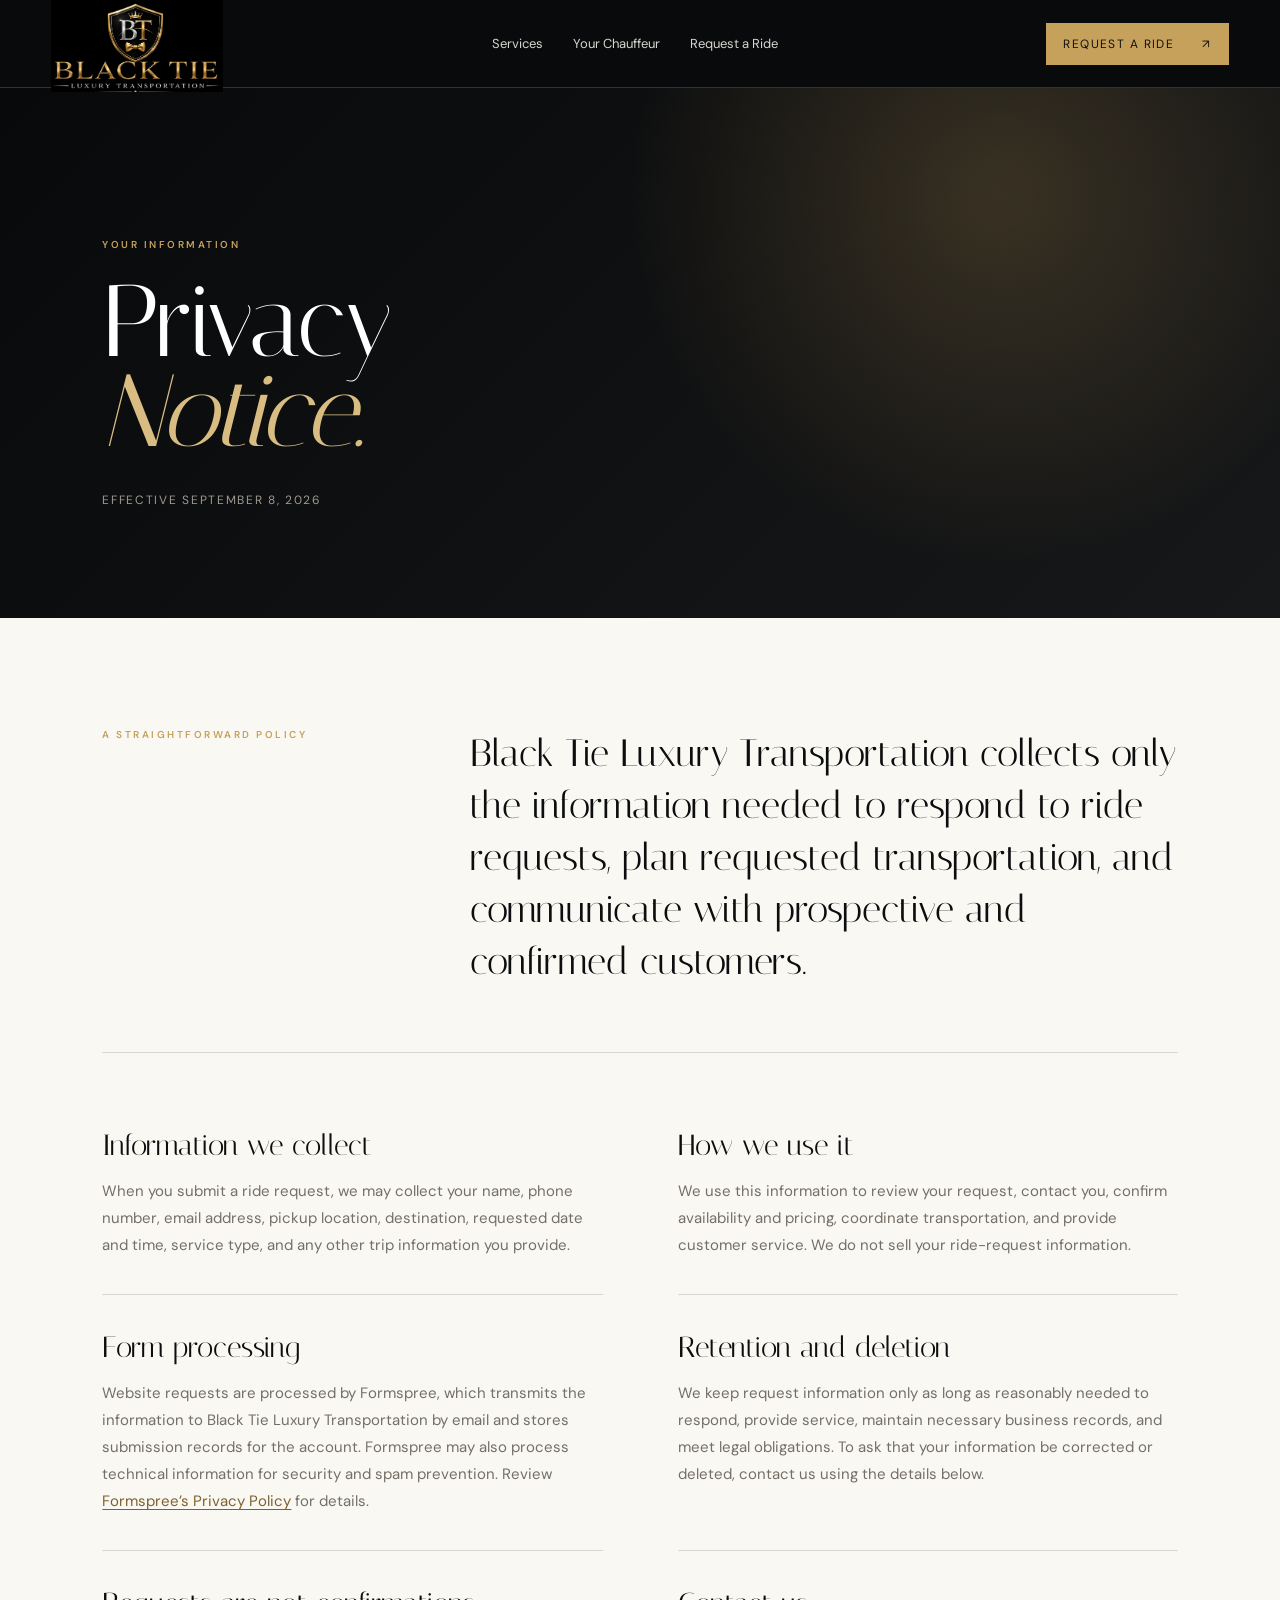
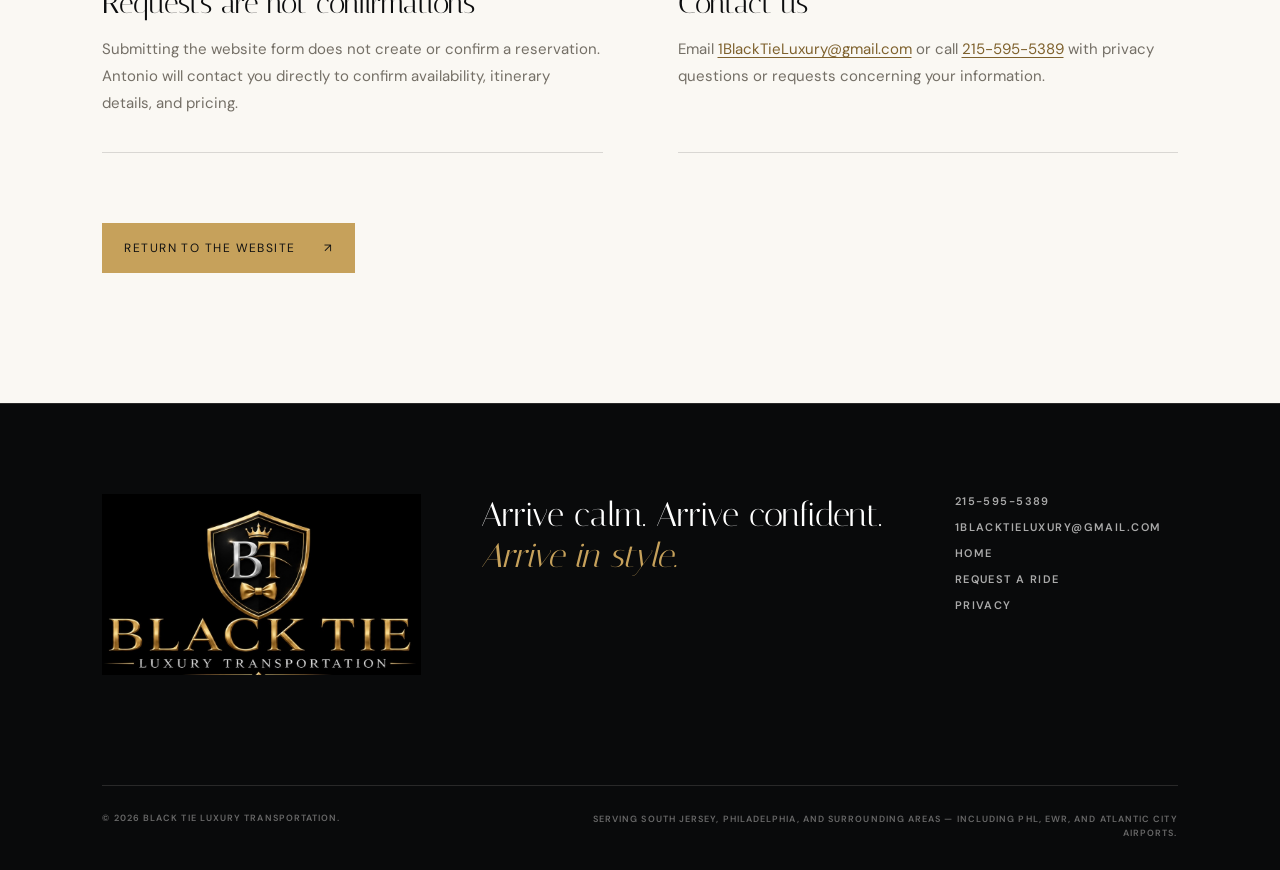
==== privacy.html @ a7d629a8 "Add privacy and search launch assets" ====
<!DOCTYPE html>
<html lang="en">
<head>
  <meta charset="UTF-8">
  <meta name="viewport" content="width=device-width, initial-scale=1.0">
  <meta name="description" content="Privacy notice for Black Tie Luxury Transportation ride requests.">
  <meta name="theme-color" content="#0c0d0e">
  <link rel="canonical" href="https://ridewithblacktie.com/privacy.html">
  <link rel="icon" href="assets/black-tie-monogram.svg" type="image/svg+xml">
  <meta property="og:title" content="Privacy Notice | Black Tie Luxury Transportation">
  <meta property="og:description" content="How Black Tie Luxury Transportation handles information submitted with ride requests.">
  <meta property="og:type" content="website">
  <meta property="og:url" content="https://ridewithblacktie.com/privacy.html">
  <meta property="og:image" content="https://ridewithblacktie.com/assets/black-tie-social-share.jpg">
  <title>Privacy Notice | Black Tie Luxury Transportation</title>
  <link rel="preconnect" href="https://fonts.googleapis.com">
  <link rel="preconnect" href="https://fonts.gstatic.com" crossorigin>
  <link href="https://fonts.googleapis.com/css2?family=DM+Sans:wght@400;500;600&family=Italiana&display=swap" rel="stylesheet">
  <link rel="stylesheet" href="styles.css">
  <link rel="stylesheet" href="privacy.css">
</head>
<body class="privacy-page">
  <header class="site-header legal-header">
    <a class="brand" href="index.html" aria-label="Black Tie Luxury home"><img class="official-header-logo" src="assets/black-tie-official-logo.png" alt="Black Tie Luxury Transportation"></a>
    <nav aria-label="Privacy page navigation"><a href="index.html#services">Services</a><a href="index.html#about">Your Chauffeur</a><a href="index.html#book">Request a Ride</a></nav>
    <a class="button button-small header-cta" href="index.html#book">Request a Ride <span>↗</span></a>
  </header>

  <main class="privacy-main">
    <section class="privacy-hero">
      <p class="eyebrow">Your information</p>
      <h1>Privacy<br><em>Notice.</em></h1>
      <p>Effective September 8, 2026</p>
    </section>

    <section class="privacy-content">
      <div class="privacy-intro">
        <p class="eyebrow">A straightforward policy</p>
        <p>Black Tie Luxury Transportation collects only the information needed to respond to ride requests, plan requested transportation, and communicate with prospective and confirmed customers.</p>
      </div>

      <div class="privacy-sections">
        <section>
          <h2>Information we collect</h2>
          <p>When you submit a ride request, we may collect your name, phone number, email address, pickup location, destination, requested date and time, service type, and any other trip information you provide.</p>
        </section>
        <section>
          <h2>How we use it</h2>
          <p>We use this information to review your request, contact you, confirm availability and pricing, coordinate transportation, and provide customer service. We do not sell your ride-request information.</p>
        </section>
        <section>
          <h2>Form processing</h2>
          <p>Website requests are processed by Formspree, which transmits the information to Black Tie Luxury Transportation by email and stores submission records for the account. Formspree may also process technical information for security and spam prevention. Review <a href="https://formspree.io/legal/privacy-policy/" rel="noopener">Formspree’s Privacy Policy</a> for details.</p>
        </section>
        <section>
          <h2>Retention and deletion</h2>
          <p>We keep request information only as long as reasonably needed to respond, provide service, maintain necessary business records, and meet legal obligations. To ask that your information be corrected or deleted, contact us using the details below.</p>
        </section>
        <section>
          <h2>Requests are not confirmations</h2>
          <p>Submitting the website form does not create or confirm a reservation. Antonio will contact you directly to confirm availability, itinerary details, and pricing.</p>
        </section>
        <section>
          <h2>Contact us</h2>
          <p>Email <a href="mailto:1BlackTieLuxury@gmail.com">1BlackTieLuxury@gmail.com</a> or call <a href="tel:+12155955389">215-595-5389</a> with privacy questions or requests concerning your information.</p>
        </section>
      </div>

      <a class="button privacy-return" href="index.html">Return to the website <span>↗</span></a>
    </section>
  </main>

  <footer><div class="footer-brand"><img src="assets/black-tie-official-logo.png" alt="Black Tie Luxury Transportation"></div><p class="footer-tagline">Arrive calm. Arrive confident.<br><em>Arrive in style.</em></p><div class="footer-links"><a href="tel:+12155955389">215-595-5389</a><a href="mailto:1BlackTieLuxury@gmail.com">1BlackTieLuxury@gmail.com</a><a href="index.html">Home</a><a href="index.html#book">Request a Ride</a><a href="privacy.html" aria-current="page">Privacy</a></div><div class="footer-bottom"><span>© 2026 Black Tie Luxury Transportation.</span><span>Serving South Jersey, Philadelphia, and surrounding areas — including PHL, EWR, and Atlantic City airports.</span></div></footer>
  <a class="mobile-reserve" href="index.html#book">Request Your Ride <span>↗</span></a>
</body>
</html>
---- styles.css ----
:root{--ink:#0c0d0e;--ink-soft:#171819;--ivory:#f2efe8;--paper:#faf8f3;--gold:#c6a15b;--gold-light:#d8bc82;--muted:#746f66;--line:rgba(14,14,14,.14)}*{box-sizing:border-box}html{scroll-behavior:smooth}body{margin:0;background:var(--paper);color:var(--ink);font-family:"DM Sans",sans-serif}img{display:block;width:100%}a{color:inherit;text-decoration:none}button,input,select{font:inherit}.site-header{height:88px;padding:0 clamp(24px,4vw,72px);display:flex;align-items:center;justify-content:space-between;position:absolute;z-index:20;width:100%;color:white;border-bottom:1px solid rgba(255,255,255,.16)}.brand{display:flex;align-items:center;gap:12px}.brand-mark{font-family:Italiana,serif;font-size:30px;line-height:1;border-right:1px solid var(--gold);padding-right:12px;color:var(--gold-light)}.brand-copy{display:flex;flex-direction:column;text-transform:uppercase}.brand-copy strong{font-family:Italiana,serif;font-size:16px;letter-spacing:.16em}.brand-copy small{font-size:7px;letter-spacing:.24em;color:#d7d3ca;margin-top:3px}.site-header nav{display:flex;gap:30px;font-size:13px}.site-header nav a{color:#d8d6d1;transition:.25s}.site-header nav a:hover{color:white}.button{display:inline-flex;align-items:center;justify-content:center;gap:28px;background:var(--gold);color:#121212;padding:17px 22px;font-size:12px;text-transform:uppercase;letter-spacing:.12em;border:0;cursor:pointer;transition:.25s}.button:hover{background:var(--gold-light);transform:translateY(-2px)}.button-small{padding:13px 17px}.menu-button{display:none;background:none;border:0}.hero{min-height:840px;height:100vh;position:relative;color:white;display:flex;align-items:center;overflow:hidden}.hero-image,.hero-overlay{position:absolute;inset:0;height:100%;object-fit:cover}.hero-overlay{background:linear-gradient(90deg,rgba(6,8,9,.94) 0%,rgba(6,8,9,.75) 34%,rgba(6,8,9,.18) 70%),linear-gradient(0deg,rgba(4,4,4,.7),transparent 45%)}.hero-content{z-index:2;width:min(720px,80%);margin-left:clamp(24px,8vw,145px);padding-top:90px}.eyebrow{text-transform:uppercase;letter-spacing:.25em;font-size:10px;font-weight:600;color:var(--gold);margin:0 0 26px}.hero h1,.section-heading h2,.about h2,.experience h2,.tracking h2,.booking h2{font-family:Italiana,serif;font-weight:400;font-size:clamp(52px,6vw,92px);line-height:.99;letter-spacing:-.025em;margin:0}.hero h1 em,h2 em{color:var(--gold-light);font-style:italic}.hero-intro{font-size:17px;color:#d6d3cc;line-height:1.7;max-width:570px;margin:30px 0 38px}.hero-actions{display:flex;align-items:center;gap:36px}.text-link{font-size:12px;text-transform:uppercase;letter-spacing:.12em;border-bottom:1px solid rgba(255,255,255,.4);padding:12px 0}.text-link span,.line-link{color:var(--gold)}.hero-proof{position:absolute;bottom:0;left:clamp(24px,8vw,145px);right:clamp(24px,4vw,72px);height:92px;display:flex;align-items:center;gap:54px;z-index:2;border-top:1px solid rgba(255,255,255,.18);font-size:10px;text-transform:uppercase;letter-spacing:.14em;color:#bdb9b1}.hero-proof b{font-family:Italiana,serif;color:var(--gold-light);font-size:18px;margin-right:8px}.placeholder-note,.photo-label{position:absolute;right:18px;bottom:105px;background:rgba(0,0,0,.55);color:#ddd;padding:8px 10px;font-size:8px;text-transform:uppercase;letter-spacing:.15em;z-index:3}.section-pad{padding:130px clamp(24px,8vw,145px)}.intro-section{display:grid;grid-template-columns:1.3fr .7fr;gap:70px;background:var(--paper)}.section-heading h2,.about h2,.experience h2,.tracking h2,.booking h2{font-size:clamp(44px,5vw,72px)}.section-heading h2 em,.about h2 em,.booking h2 em{color:#876b37}.intro-copy{padding-top:50px}.intro-copy>p{font-size:16px;line-height:1.8;color:var(--muted);margin:0 0 35px}.text-link.dark{border-color:#aaa}.service-grid{grid-column:1/-1;display:grid;grid-template-columns:repeat(3,1fr);border-top:1px solid var(--line);margin-top:30px}.service-card{padding:40px 42px 14px 0;border-right:1px solid var(--line);min-height:260px}.service-card+article{padding-left:42px}.service-card:last-child{border-right:0}.service-number{color:var(--gold);font-size:11px}.service-card h3{font-family:Italiana,serif;font-size:29px;font-weight:400;margin:35px 0 18px}.service-card p{color:var(--muted);line-height:1.7;font-size:14px}.line-link{font-size:11px;text-transform:uppercase;letter-spacing:.1em}.about{display:grid;grid-template-columns:1fr 1fr;background:var(--ink);color:white}.about-image-wrap{position:relative;min-height:800px}.about-image-wrap img{height:100%;object-fit:cover}.about-copy{padding:120px clamp(36px,7vw,125px);display:flex;flex-direction:column;justify-content:center}.about-copy blockquote{font-family:Italiana,serif;font-size:25px;line-height:1.45;margin:45px 0 25px;color:#eee;border-left:1px solid var(--gold);padding-left:24px}.about-copy>p:not(.eyebrow,.signature){color:#aaa69e;line-height:1.8;font-size:14px}.signature{font-family:Italiana,serif;font-size:20px;color:var(--gold-light)}.trust-list{display:flex;flex-wrap:wrap;gap:12px;margin-top:25px}.trust-list span{border:1px solid #3e3e3e;padding:10px 13px;font-size:9px;text-transform:uppercase;letter-spacing:.12em;color:#c9c6bf}.experience{display:grid;grid-template-columns:1.15fr .85fr;background:#e7e0d4;padding-bottom:0}.experience-image{position:relative;min-height:700px}.experience-image img{height:100%;object-fit:cover}.experience-panel{background:#171819;color:white;padding:90px 70px}.experience h2{font-size:52px}.feature-list{margin-top:60px}.feature-list>div{display:flex;gap:22px;border-top:1px solid #3b3b3b;padding:25px 0}.feature-list span{color:var(--gold);font-size:10px}.feature-list p{margin:0;color:#96948f;font-size:13px;line-height:1.6}.feature-list strong{display:block;color:white;font-family:Italiana,serif;font-size:21px;font-weight:400;margin-bottom:6px}.photo-label{bottom:18px}.photo-label.light{right:auto;left:18px}.rates{background:var(--paper)}.centered{text-align:center;max-width:780px;margin:auto}.centered>p:last-child{color:var(--muted);line-height:1.7;max-width:600px;margin:24px auto}.rate-grid{display:grid;grid-template-columns:repeat(3,1fr);gap:18px;margin-top:70px;align-items:stretch}.rate-card{border:1px solid var(--line);padding:42px;background:#f7f4ed;position:relative}.rate-card.featured{background:var(--ink);color:white;transform:translateY(-12px)}.rate-type{font-size:9px;text-transform:uppercase;letter-spacing:.2em;color:var(--gold)}.rate-card h3{font-family:Italiana,serif;font-size:29px;font-weight:400}.price{font-family:Italiana,serif;font-size:62px;margin:34px 0}.price sup{font-family:"DM Sans",sans-serif;font-size:9px;text-transform:uppercase;letter-spacing:.14em;display:block}.price small{font-size:20px}.rate-card ul{padding:0;margin:0 0 35px;list-style:none;border-top:1px solid var(--line)}.rate-card li{padding:14px 0;border-bottom:1px solid var(--line);font-size:12px;color:var(--muted)}.featured li{color:#bdb9b1;border-color:#303030}.button-outline{background:transparent;border:1px solid #aaa;color:var(--ink);width:100%}.featured .button{width:100%}.rate-badge{position:absolute;right:20px;top:18px;font-size:8px;text-transform:uppercase;letter-spacing:.15em;color:var(--gold)}.tracking{background:#d9cdbb;padding:120px clamp(24px,11vw,190px);display:grid;grid-template-columns:1fr 420px;align-items:center;gap:100px}.tracking-copy>p:not(.eyebrow){color:#5d584f;max-width:530px;line-height:1.75}.track-form{margin-top:38px;max-width:520px}.track-form label,.field label{display:block;font-size:9px;text-transform:uppercase;letter-spacing:.16em;margin-bottom:10px}.track-form>div{display:flex}.track-form input{flex:1;border:0;border-bottom:1px solid #7f776b;background:transparent;padding:15px 0;outline:0}.track-form button{border:0;border-bottom:1px solid #7f776b;background:transparent;text-transform:uppercase;font-size:10px;letter-spacing:.12em;cursor:pointer}.form-status{font-size:12px!important;color:#68552f!important;min-height:18px}.phone-mockup{height:660px;border:10px solid #111;border-radius:46px;background:#eee;box-shadow:0 35px 60px rgba(0,0,0,.22);overflow:hidden;position:relative}.phone-bar{height:58px;background:#111;color:white;padding:20px 24px 0;display:flex;justify-content:space-between;font-size:10px}.map-grid{height:355px;position:relative;background-color:#e8e6e0;background-image:linear-gradient(#ccc 1px,transparent 1px),linear-gradient(90deg,#ccc 1px,transparent 1px);background-size:70px 70px}.route-line{position:absolute;width:240px;height:160px;left:45px;top:80px;border:4px solid var(--gold);border-left-color:transparent;border-radius:50%;transform:rotate(-18deg)}.car-dot,.destination-dot{position:absolute;border-radius:50%}.car-dot{top:95px;left:75px;background:#111;color:var(--gold);padding:14px 10px;font-family:Italiana}.destination-dot{right:75px;bottom:85px;width:20px;height:20px;background:var(--gold);border:5px solid white}.ride-card{margin:-22px 16px 0;background:white;border-radius:20px;padding:24px;position:relative;box-shadow:0 8px 20px rgba(0,0,0,.1)}.ride-card>p{font-size:10px;text-transform:uppercase;letter-spacing:.1em;color:#777}.ride-card h3{font-family:Italiana,serif;font-size:34px;margin:7px 0 22px}.driver-row{display:flex;align-items:center;border-top:1px solid #ddd;padding-top:18px}.driver-avatar{background:#111;color:var(--gold);width:42px;height:42px;border-radius:50%;display:grid;place-items:center;font-family:Italiana}.driver-row p{margin:0 0 0 12px;flex:1;font-size:12px}.driver-row small{display:block;color:#888;margin-top:4px}.driver-row button{border:1px solid #bbb;background:white;border-radius:20px;padding:8px 14px;font-size:10px}.booking{display:grid;grid-template-columns:.8fr 1.2fr;gap:100px;background:var(--ink);color:white}.booking-copy>p:not(.eyebrow,.booking-contact){color:#aaa69e;line-height:1.8}.booking-contact{margin-top:40px;font-size:12px}.booking-contact a{color:var(--gold-light)}.booking-form{display:grid;grid-template-columns:1fr 1fr;gap:25px}.field.full{grid-column:1/-1}.field input,.field select{width:100%;border:0;border-bottom:1px solid #454545;background:transparent;color:white;padding:10px 0 15px;outline:0}.field select option{color:#111}.submit-button{grid-column:1/-1;margin-top:10px}.booking-form .form-status{grid-column:1/-1}.booking h2 em{color:var(--gold-light)}footer{background:#090a0b;color:white;padding:90px clamp(24px,8vw,145px) 30px;display:grid;grid-template-columns:1fr 1.3fr .7fr;gap:60px;align-items:start;border-top:1px solid #292929}.footer-brand{display:flex;align-items:center}.footer-brand p{display:flex;flex-direction:column;margin-left:12px;text-transform:uppercase}.footer-brand strong{font-family:Italiana;font-size:17px;letter-spacing:.14em}.footer-brand small{font-size:7px;color:#999;letter-spacing:.2em}.footer-tagline{font-family:Italiana,serif;font-size:34px;margin:0}.footer-tagline em{color:var(--gold)}.footer-links{display:grid;gap:12px;font-size:11px;text-transform:uppercase;letter-spacing:.13em;color:#aaa}.footer-bottom{grid-column:1/-1;border-top:1px solid #292929;padding-top:26px;margin-top:50px;display:flex;justify-content:space-between;color:#686868;font-size:9px;text-transform:uppercase;letter-spacing:.12em}.reveal{opacity:0;transform:translateY(24px);transition:opacity .8s ease,transform .8s ease}.reveal.visible{opacity:1;transform:none}
@media(max-width:1000px){.site-header nav{display:none}.site-header nav.open{display:flex;position:absolute;top:88px;left:0;right:0;background:#111;padding:30px;flex-direction:column}.menu-button{display:block;width:34px}.menu-button span{display:block;height:1px;background:white;margin:8px}.header-cta{display:none}.intro-section,.about,.experience,.tracking,.booking{grid-template-columns:1fr}.about-image-wrap{min-height:650px}.tracking{gap:65px}.phone-mockup{width:min(420px,100%);margin:auto}.rate-grid{grid-template-columns:1fr}.rate-card.featured{transform:none}.experience{padding-left:30px;padding-right:30px}.experience-image{min-height:auto}.service-grid{grid-template-columns:1fr}.service-card,.service-card+article{border-right:0;border-bottom:1px solid var(--line);padding-left:0}.booking{gap:60px}footer{grid-template-columns:1fr 1fr}.footer-links{grid-column:2}.footer-tagline{grid-column:1/-1;grid-row:2}.footer-bottom{grid-row:3}}
@media(max-width:640px){.site-header{height:74px;padding:0 20px}.brand-copy small{display:none}.hero{min-height:760px}.hero-image{object-position:62% center}.hero-overlay{background:linear-gradient(90deg,rgba(6,8,9,.94),rgba(6,8,9,.5)),linear-gradient(0deg,rgba(4,4,4,.85),transparent)}.hero-content{margin:0 20px;width:auto}.hero h1{font-size:50px}.hero-intro{font-size:14px}.hero-actions{align-items:flex-start;flex-direction:column;gap:12px}.hero-proof{left:20px;right:20px;gap:16px;height:84px}.hero-proof span:nth-child(3){display:none}.placeholder-note{bottom:90px}.section-pad{padding:85px 22px}.intro-section{gap:30px}.intro-copy{padding-top:0}.about-image-wrap{min-height:520px}.about-copy{padding:80px 25px}.experience{padding:60px 22px 0}.experience-panel{padding:60px 28px}.experience h2{font-size:42px}.rate-grid{margin-top:40px}.tracking{padding:80px 22px}.phone-mockup{height:590px}.map-grid{height:310px}.track-form>div{flex-direction:column}.track-form button{text-align:left;padding:16px 0}.booking-form{grid-template-columns:1fr}.field.full,.submit-button{grid-column:1}.booking{gap:45px}.footer-tagline{font-size:27px}footer{grid-template-columns:1fr}.footer-links,.footer-tagline{grid-column:1}.footer-links{grid-row:auto}.footer-tagline{grid-row:auto}.footer-bottom{grid-row:auto;flex-direction:column;gap:10px}.photo-label{font-size:7px}}
@media(prefers-reduced-motion:reduce){html{scroll-behavior:auto}.reveal{opacity:1;transform:none;transition:none}}
.hero-content{opacity:1;transform:none}
@media(max-width:1000px){.menu-button{width:34px;height:34px;padding:4px}.menu-button span{width:24px;margin:7px 0}}

/* Launch-ready brand and readability refinements */
.brand{width:255px}.brand img{width:100%;height:auto}.footer-brand img{width:min(300px,100%)}
.quote-price{font-size:38px;line-height:1.08;min-height:84px;display:flex;align-items:center}
.tracking-cta{margin-top:24px}.notification-screen{height:355px;background:linear-gradient(145deg,#f1eee7,#d9d3c8);padding:62px 42px;text-align:center}.tracking-logo{width:76px;height:76px;margin:0 auto 18px}.notification-label{margin:0 0 22px!important;font-size:10px!important;text-transform:uppercase;letter-spacing:.18em;color:#8c7444!important}.notification-screen h3{font-family:Italiana,serif;font-size:31px;font-weight:400;margin:0 0 14px}.notification-screen>p:last-child{font-size:13px;line-height:1.6;color:#68645d;margin:0}.driver-avatar{padding:8px}.driver-avatar img{width:100%;height:100%;object-fit:contain}.driver-row a{border:1px solid #bbb;background:white;border-radius:20px;padding:8px 14px;font-size:10px}.mobile-reserve{display:none}
.service-card p,.about-copy>p:not(.eyebrow,.signature),.feature-list p,.rate-card li,.tracking-copy>p:not(.eyebrow),.booking-copy>p:not(.eyebrow,.booking-contact){font-size:15px}.field label{font-size:10px}.field input,.field select{font-size:15px}.footer-bottom span:last-child{max-width:600px;text-align:right;line-height:1.6}
@media(max-width:1000px){.brand{width:225px}.site-header nav.open{font-size:16px}.footer-brand img{width:260px}}
@media(max-width:640px){body{padding-bottom:68px}.brand{width:200px}.hero h1{font-size:56px;line-height:.98}.hero-intro{font-size:16px;line-height:1.65}.button{font-size:13px;padding:19px 24px}.hero-actions .button{min-width:230px}.eyebrow{font-size:11px;line-height:1.5}.service-card p,.about-copy>p:not(.eyebrow,.signature),.feature-list p,.rate-card li,.tracking-copy>p:not(.eyebrow),.booking-copy>p:not(.eyebrow,.booking-contact),.centered>p:last-child{font-size:16px}.text-link,.line-link{font-size:12px}.field label{font-size:11px}.field input,.field select{font-size:16px;padding-bottom:17px}.booking-contact{font-size:15px}.quote-price{font-size:34px}.notification-screen{height:310px;padding:42px 24px}.notification-screen h3{font-size:28px}.mobile-reserve{display:flex;position:fixed;left:12px;right:12px;bottom:10px;height:52px;background:var(--gold);color:#111;z-index:50;align-items:center;justify-content:center;gap:26px;text-transform:uppercase;letter-spacing:.13em;font-size:12px;font-weight:600;box-shadow:0 8px 30px rgba(0,0,0,.35)}.footer-bottom span:last-child{text-align:left}.footer-brand img{width:245px}}
.form-honeypot{position:absolute!important;left:-10000px!important;width:1px!important;height:1px!important;overflow:hidden!important}.submit-button:disabled{cursor:wait;opacity:.72;transform:none}.form-status{min-height:1.6em;margin:0;font-size:14px;line-height:1.6;color:#c9c6bf}.form-status.success{color:#d8bc82}.form-status.error{color:#f0a9a1}
.form-privacy{grid-column:1/-1;margin:0;color:#8f8c85;font-size:12px;line-height:1.6}.form-privacy a{color:var(--gold-light);text-decoration:underline;text-underline-offset:3px}

/* Client review: prominent monogram, stronger mobile type, and vehicle QR */
.brand{width:auto;gap:14px}.header-monogram{width:62px;height:68px;object-fit:contain}.brand-name{font-family:Italiana,serif;font-size:25px;line-height:1;text-transform:uppercase;letter-spacing:.18em;white-space:nowrap;color:var(--gold-light)}.brand-name small{display:block;font-family:"DM Sans",sans-serif;font-size:7px;font-weight:600;letter-spacing:.3em;margin-top:8px;color:#d7d3ca}.qr-section{display:grid;grid-template-columns:1fr .7fr;gap:100px;align-items:center;background:#e7e0d4}.qr-copy>p:not(.eyebrow){max-width:600px;color:#625d54;font-size:16px;line-height:1.8}.qr-copy h2{font-family:Italiana,serif;font-size:clamp(44px,5vw,72px);font-weight:400;line-height:1;margin:0 0 28px}.qr-copy h2 em{color:#876b37}.qr-card{position:relative;background:#fff;padding:34px;max-width:430px;box-shadow:0 24px 55px rgba(32,24,13,.16);text-align:center}.qr-card>img:first-child{width:100%;image-rendering:pixelated}.qr-card p{margin:22px 0 0;text-transform:uppercase;letter-spacing:.18em}.qr-card strong{display:block;font-family:Italiana,serif;font-size:22px;font-weight:400}.qr-card span{display:block;color:#8b774e;font-size:9px;margin-top:7px}.trust-list span,.hero-proof,.rate-type,.rate-badge,.notification-label,.ride-card>p,.footer-links,.footer-bottom{font-weight:600}
@media(max-width:1000px){.header-monogram{width:54px;height:58px}.brand-name{font-size:21px}.qr-section{grid-template-columns:1fr;gap:55px}.qr-card{margin:auto}}
@media(max-width:640px){.site-header{height:86px}.header-monogram{width:64px;height:68px}.brand-name{font-size:19px;letter-spacing:.13em}.brand-name small{font-size:6px;letter-spacing:.22em}.hero-content{padding-top:105px}.hero{min-height:820px}.hero-proof{font-size:11px;line-height:1.35}.service-number,.rate-type,.rate-badge,.feature-list>div>span,.notification-label,.ride-card>p,.footer-links,.footer-bottom,.trust-list span{font-size:11px}.service-card h3{font-size:32px}.about-copy blockquote{font-size:27px}.signature{font-size:22px}.feature-list strong{font-size:24px}.driver-row p{font-size:14px}.driver-row small{font-size:11px}.footer-links{gap:17px}.footer-bottom{font-size:11px;line-height:1.6}.qr-section{padding-top:90px;padding-bottom:90px}.qr-copy>p:not(.eyebrow){font-size:16px}.qr-card{padding:22px}.qr-card strong{font-size:20px}}
.brand .header-monogram{width:62px;height:68px;flex:0 0 62px;object-fit:contain}
.qr-vector-link{display:inline-block;margin-top:14px;font-size:10px}
@media(max-width:1000px){.brand .header-monogram{width:54px;height:58px;flex-basis:54px}}
@media(max-width:640px){.brand{max-width:calc(100vw - 78px)}.brand .header-monogram{width:58px;height:62px;flex-basis:58px}.brand-name{display:none}}

/* Official client-supplied identity */
.brand .official-header-logo{width:172px;height:auto;object-fit:contain}.fleet-signature{min-height:760px;background:#050607;color:white;display:grid;grid-template-columns:.82fr 1.18fr;align-items:center;overflow:hidden}.fleet-copy{padding:110px clamp(30px,4vw,76px) 110px clamp(24px,8vw,145px);position:relative;z-index:2}.fleet-copy h2{font-family:Italiana,serif;font-weight:400;font-size:clamp(44px,5vw,72px);line-height:1;letter-spacing:-.025em;margin:0 0 28px}.fleet-copy h2 em{color:var(--gold-light)}.fleet-copy>p:not(.eyebrow){color:#aaa69e;font-size:16px;line-height:1.8;max-width:520px;margin:0 0 38px}.fleet-mark{height:760px;position:relative;overflow:hidden;background:radial-gradient(circle at center,rgba(198,161,91,.09),transparent 62%)}.fleet-mark img{position:absolute;width:min(650px,94%);height:auto;left:50%;top:50%;transform:translate(-50%,-50%)}.tracking-logo{width:150px;height:auto;margin:0 auto 10px}.driver-avatar{overflow:hidden}.driver-avatar img{width:60px;height:auto;max-width:none;transform:translate(-17px,-2px)}.footer-brand img{width:min(330px,100%)}
@media(max-width:1000px){.brand .official-header-logo{width:150px}.fleet-signature{grid-template-columns:1fr}.fleet-copy{padding-bottom:35px}.fleet-mark{height:650px}.footer-brand img{width:285px}}
@media(max-width:640px){.site-header{height:92px}.brand .official-header-logo{width:122px}.fleet-copy{padding:85px 22px 20px}.fleet-copy>p:not(.eyebrow){font-size:16px}.fleet-mark{height:540px}.fleet-mark img{width:100%}.tracking-logo{width:125px}.footer-brand img{width:250px}}

/* Antonio's real vehicle photography */
.hero-image{object-position:center center}
.about-image-wrap img{object-position:34% center}
.experience-image img{object-position:center center}
@media(min-width:641px){.hero-image{left:0;right:auto;width:100%;object-position:center}.hero-overlay{background:linear-gradient(90deg,rgba(6,8,9,.96) 0%,rgba(6,8,9,.78) 35%,rgba(6,8,9,.16) 72%),linear-gradient(0deg,rgba(4,4,4,.7),transparent 45%)}}
@media(max-width:640px){.hero-image{object-position:center}.about-image-wrap img{object-position:31% center}.experience-image img{object-position:48% center}}
---- privacy.css ----
.privacy-page{background:var(--ink);color:white}.legal-header{position:relative;background:#090a0b}.privacy-main{min-height:70vh}.privacy-hero{padding:150px clamp(24px,8vw,145px) 110px;background:radial-gradient(circle at 78% 20%,rgba(198,161,91,.22),transparent 34%),linear-gradient(135deg,#08090a,#171819)}.privacy-hero h1{font-family:Italiana,serif;font-weight:400;font-size:clamp(64px,8vw,118px);line-height:.88;letter-spacing:-.03em;margin:0}.privacy-hero h1 em{color:var(--gold-light);font-style:italic}.privacy-hero>p:last-child{margin:35px 0 0;color:#9e9a92;font-size:12px;text-transform:uppercase;letter-spacing:.14em}.privacy-content{background:var(--paper);color:var(--ink);padding:110px clamp(24px,8vw,145px) 130px}.privacy-intro{display:grid;grid-template-columns:.42fr 1fr;gap:70px;padding-bottom:65px;border-bottom:1px solid var(--line)}.privacy-intro>p:last-child{font-family:Italiana,serif;font-size:clamp(28px,3vw,43px);line-height:1.35;margin:0}.privacy-sections{display:grid;grid-template-columns:1fr 1fr;gap:0 75px;margin:40px 0 70px}.privacy-sections section{padding:35px 0;border-bottom:1px solid var(--line)}.privacy-sections h2{font-family:Italiana,serif;font-size:29px;font-weight:400;margin:0 0 16px}.privacy-sections p{color:var(--muted);font-size:15px;line-height:1.8;margin:0}.privacy-sections a{color:#7e612d;text-decoration:underline;text-underline-offset:3px}.privacy-return{min-width:245px}@media(max-width:900px){.legal-header nav{display:none}.privacy-intro{grid-template-columns:1fr;gap:10px}.privacy-sections{grid-template-columns:1fr}.privacy-content{padding-top:80px}.privacy-hero{padding-top:105px}}@media(max-width:640px){.legal-header{height:74px}.privacy-hero{padding:85px 22px 70px}.privacy-content{padding:70px 22px 90px}.privacy-intro{padding-bottom:45px}.privacy-sections{margin-top:20px}.privacy-sections h2{font-size:26px}.privacy-sections p{font-size:16px}.privacy-return{width:100%}}
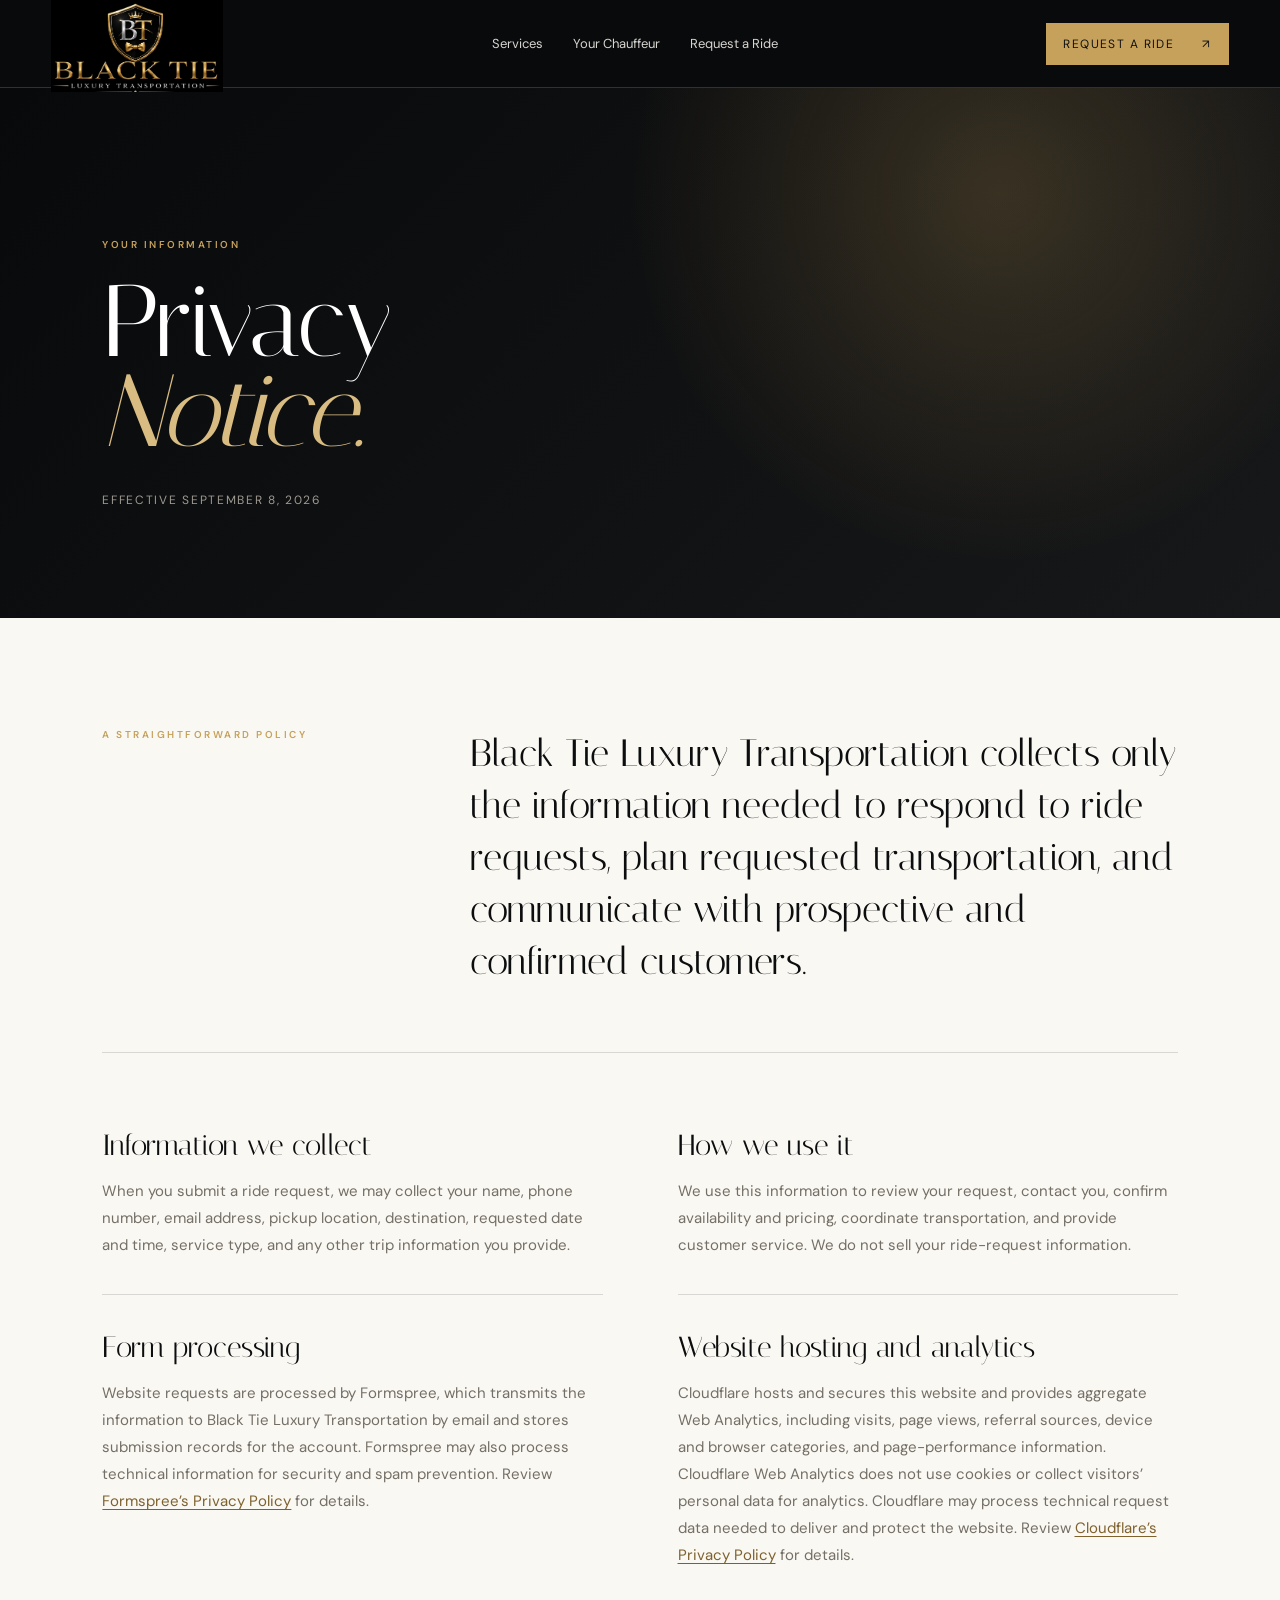
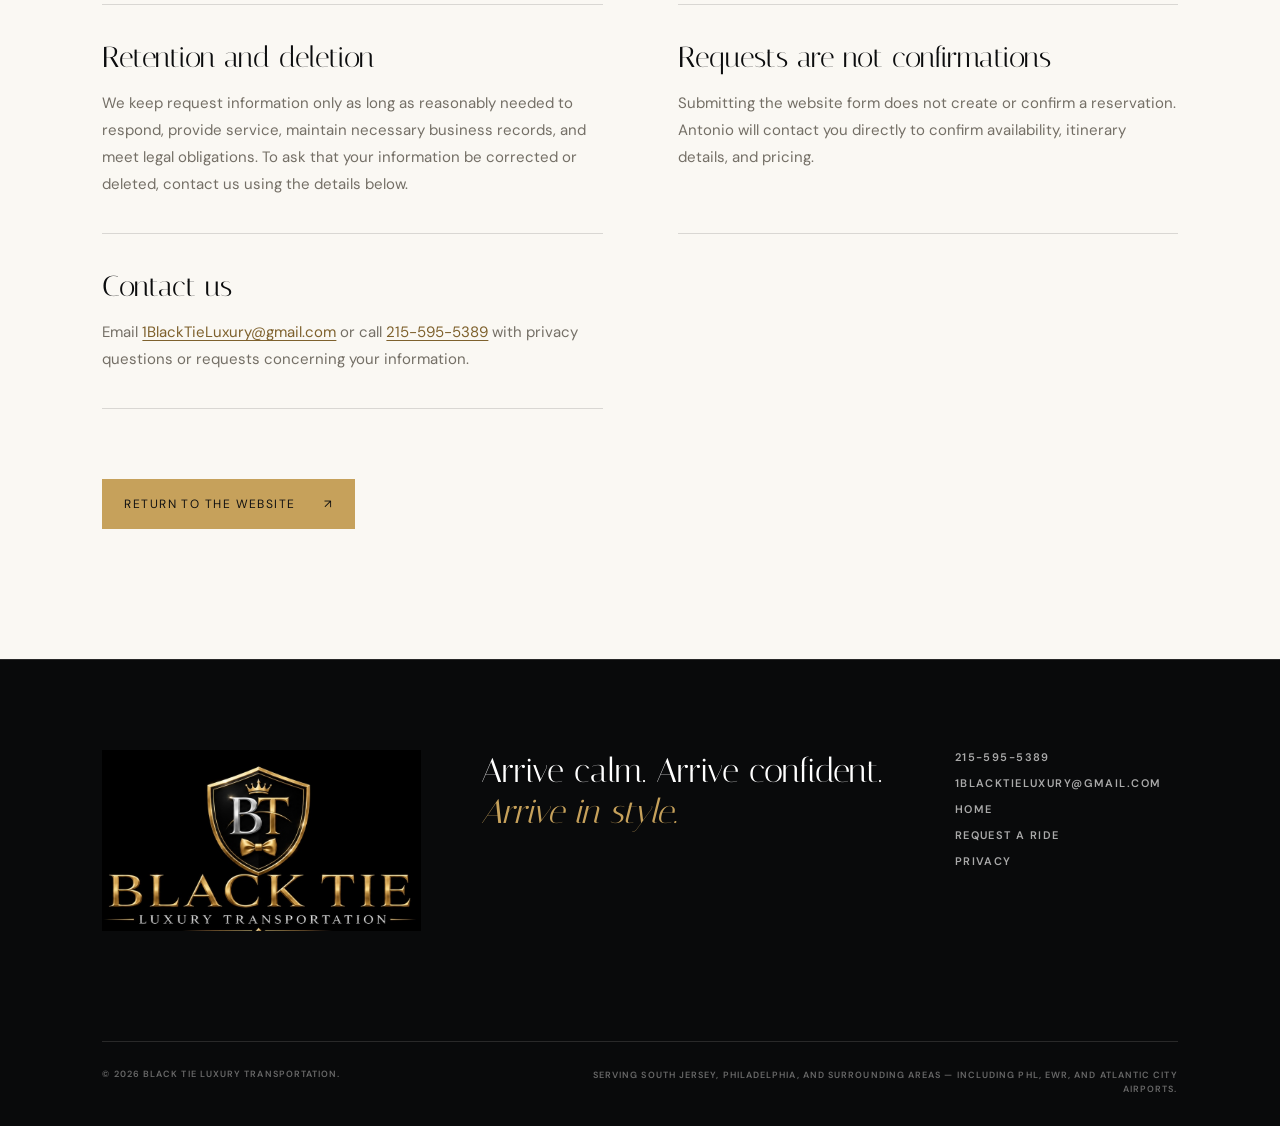
==== commit bddc7831: "Document privacy-first site analytics" ====
--- a/privacy.html
+++ b/privacy.html
@@ -53,6 +53,10 @@
           <p>Website requests are processed by Formspree, which transmits the information to Black Tie Luxury Transportation by email and stores submission records for the account. Formspree may also process technical information for security and spam prevention. Review <a href="https://formspree.io/legal/privacy-policy/" rel="noopener">Formspree’s Privacy Policy</a> for details.</p>
         </section>
         <section>
+          <h2>Website hosting and analytics</h2>
+          <p>Cloudflare hosts and secures this website and provides aggregate Web Analytics, including visits, page views, referral sources, device and browser categories, and page-performance information. Cloudflare Web Analytics does not use cookies or collect visitors’ personal data for analytics. Cloudflare may process technical request data needed to deliver and protect the website. Review <a href="https://www.cloudflare.com/privacypolicy/" rel="noopener">Cloudflare’s Privacy Policy</a> for details.</p>
+        </section>
+        <section>
           <h2>Retention and deletion</h2>
           <p>We keep request information only as long as reasonably needed to respond, provide service, maintain necessary business records, and meet legal obligations. To ask that your information be corrected or deleted, contact us using the details below.</p>
         </section>
